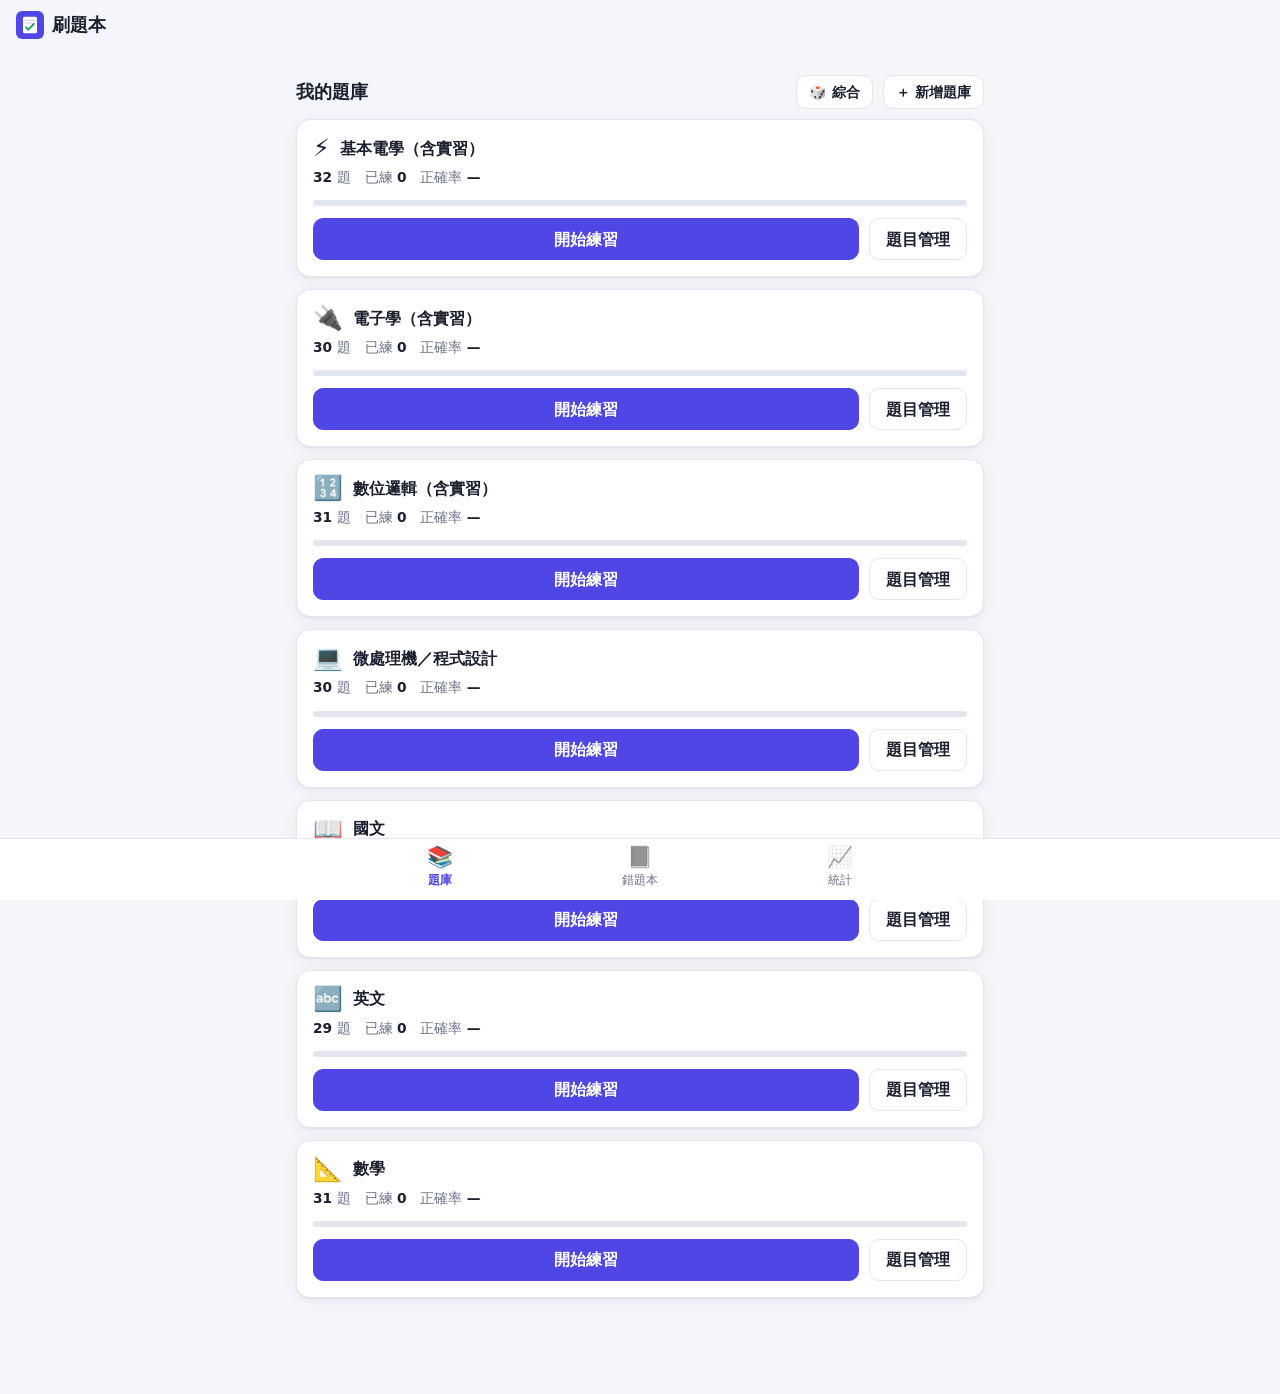
==== study/index.html @ 9be10fae "新增刷題本：高職電子科離線測驗題庫 App Co-Authored-By: Claude Opus 5.5 <noreply@anthropic.com>" ====
<!doctype html>
<html lang="zh-Hant">
<head>
  <meta charset="utf-8">
  <meta name="viewport" content="width=device-width, initial-scale=1, viewport-fit=cover">
  <meta name="theme-color" content="#4f46e5">
  <meta name="apple-mobile-web-app-capable" content="yes">
  <meta name="apple-mobile-web-app-title" content="刷題本">
  <title>刷題本｜測驗題庫</title>
  <link rel="manifest" href="manifest.webmanifest">
  <link rel="icon" href="icon.svg" type="image/svg+xml">
  <link rel="apple-touch-icon" href="icon.svg">
  <link rel="stylesheet" href="style.css">
</head>
<body>
  <header class="topbar">
    <button class="brand" data-nav="home" aria-label="回題庫">
      <img src="icon.svg" alt="" width="28" height="28">
      <span>刷題本</span>
    </button>
  </header>

  <main id="app" tabindex="-1"></main>

  <nav class="tabbar" aria-label="主選單">
    <button data-nav="home"><span class="ico">📚</span>題庫</button>
    <button data-nav="wrong"><span class="ico">📕</span>錯題本<b class="badge" id="wrongBadge" hidden></b></button>
    <button data-nav="stats"><span class="ico">📈</span>統計</button>
  </nav>

  <script src="banks.js"></script>
  <script src="app.js"></script>
</body>
</html>
---- study/style.css ----
:root {
  --bg: #f5f6fb;
  --card: #ffffff;
  --text: #1c1f2e;
  --muted: #6b7086;
  --line: #e3e5ef;
  --primary: #4f46e5;
  --primary-soft: #eceafe;
  --ok: #16a34a;
  --ok-soft: #e6f7ec;
  --bad: #dc2626;
  --bad-soft: #fdecec;
  --warn-soft: #fff6e0;
  --radius: 14px;
  --shadow: 0 1px 2px rgb(20 20 50 / 6%), 0 4px 16px rgb(20 20 50 / 5%);
  color-scheme: light dark;
}

@media (prefers-color-scheme: dark) {
  :root {
    --bg: #12131a;
    --card: #1d1f2a;
    --text: #e9eaf2;
    --muted: #9a9fb5;
    --line: #2d3040;
    --primary: #8b85ff;
    --primary-soft: #2a2850;
    --ok: #4ade80;
    --ok-soft: #173326;
    --bad: #f87171;
    --bad-soft: #3a1c1f;
    --warn-soft: #3a3016;
    --shadow: none;
  }
}

* { box-sizing: border-box; }

body {
  margin: 0;
  font-family: system-ui, -apple-system, "PingFang TC", "Noto Sans TC", "Microsoft JhengHei", sans-serif;
  background: var(--bg);
  color: var(--text);
  line-height: 1.6;
  -webkit-tap-highlight-color: transparent;
}

button, input, select, textarea { font: inherit; color: inherit; }
button { cursor: pointer; }

.topbar {
  position: sticky; top: 0; z-index: 5;
  display: flex; align-items: center; justify-content: space-between;
  padding: calc(env(safe-area-inset-top) + 10px) 16px 10px;
  background: color-mix(in srgb, var(--bg) 88%, transparent);
  backdrop-filter: blur(10px);
}
.brand {
  display: flex; align-items: center; gap: 8px;
  border: 0; background: none; padding: 0;
  font-weight: 700; font-size: 1.15rem;
}

main {
  max-width: 720px; margin: 0 auto;
  padding: 4px 16px calc(96px + env(safe-area-inset-bottom));
  outline: none;
}

.tabbar {
  position: fixed; left: 0; right: 0; bottom: 0; z-index: 5;
  display: flex; justify-content: center;
  background: var(--card);
  border-top: 1px solid var(--line);
  padding-bottom: env(safe-area-inset-bottom);
}
.tabbar button {
  position: relative;
  flex: 1; max-width: 200px;
  display: flex; flex-direction: column; align-items: center;
  gap: 2px; padding: 8px 0 10px;
  border: 0; background: none;
  font-size: .78rem; color: var(--muted);
}
.tabbar .ico { font-size: 1.3rem; line-height: 1; filter: grayscale(1); opacity: .7; }
.tabbar button.active { color: var(--primary); font-weight: 600; }
.tabbar button.active .ico { filter: none; opacity: 1; }
.badge {
  position: absolute; top: 4px; left: calc(50% + 8px);
  min-width: 18px; padding: 0 5px;
  border-radius: 9px; background: var(--bad); color: #fff;
  font-size: .68rem; line-height: 18px; font-weight: 700;
}
body.in-quiz .tabbar { display: none; }

h1, h2, h3 { line-height: 1.3; margin: 0; }
h1 { font-size: 1.5rem; }
h2 { font-size: 1.15rem; }
h3 { font-size: 1.02rem; }
.muted { color: var(--muted); }
.small { font-size: .85rem; }

.section-head {
  display: flex; align-items: center; justify-content: space-between; gap: 12px;
  margin: 22px 0 10px;
}

.card {
  background: var(--card);
  border: 1px solid var(--line);
  border-radius: var(--radius);
  box-shadow: var(--shadow);
  padding: 16px;
}
.stack > * + * { margin-top: 12px; }

.btn {
  display: inline-flex; align-items: center; justify-content: center; gap: 6px;
  min-height: 42px; padding: 0 16px;
  border-radius: 10px; border: 1px solid var(--line);
  background: var(--card); font-weight: 600;
  transition: transform .08s, background .15s;
}
.btn:active { transform: scale(.97); }
.btn.primary { background: var(--primary); border-color: var(--primary); color: #fff; }
.btn.danger { color: var(--bad); }
.btn.ghost { border-color: transparent; background: transparent; }
.btn.small { min-height: 34px; padding: 0 12px; font-size: .88rem; }
.btn.block { width: 100%; }
.btn:disabled { opacity: .45; cursor: not-allowed; }
.row { display: flex; gap: 10px; flex-wrap: wrap; align-items: center; }
.row.end { justify-content: flex-end; }
.row > .grow { flex: 1; }

.banner {
  display: block; width: 100%; text-align: left;
  margin-top: 12px; padding: 14px 16px;
  border: 1px solid color-mix(in srgb, var(--bad) 30%, transparent);
  border-radius: var(--radius);
  background: var(--bad-soft); color: var(--bad); font-weight: 600;
}

.bank-list { display: grid; gap: 12px; }
.bank-card .meta { display: flex; flex-wrap: wrap; gap: 6px 14px; margin: 6px 0 12px; font-size: .86rem; color: var(--muted); }
.bank-card .meta b { color: var(--text); }
.meter { height: 6px; border-radius: 3px; background: var(--line); overflow: hidden; margin-bottom: 12px; }
.meter > i { display: block; height: 100%; background: var(--primary); border-radius: 3px; }

.empty { text-align: center; padding: 36px 16px; color: var(--muted); }
.empty .big { font-size: 2.4rem; }

/* 設定 */
.field { display: grid; gap: 6px; }
.field > label, .field > .label { font-weight: 600; font-size: .92rem; }
.seg { display: flex; flex-wrap: wrap; gap: 8px; }
.seg label {
  display: flex; align-items: center; gap: 6px;
  padding: 8px 12px; border: 1px solid var(--line); border-radius: 10px;
  background: var(--card); font-size: .92rem; cursor: pointer;
}
.seg input { accent-color: var(--primary); }
.seg label:has(input:checked) { border-color: var(--primary); background: var(--primary-soft); }
.seg label:has(input:disabled) { opacity: .45; cursor: not-allowed; }
.check { display: flex; align-items: center; gap: 8px; font-size: .95rem; }
.check input { width: 18px; height: 18px; accent-color: var(--primary); }

input[type="text"], select, textarea {
  width: 100%; padding: 10px 12px;
  border: 1px solid var(--line); border-radius: 10px;
  background: var(--bg);
}
textarea {
  min-height: 46vh; resize: vertical;
  font-family: ui-monospace, "Cascadia Mono", Consolas, "Noto Sans Mono CJK TC", monospace;
  font-size: .9rem; line-height: 1.55;
}
input:focus, select:focus, textarea:focus { outline: 2px solid var(--primary); outline-offset: -1px; }

.parse-ok { color: var(--ok); font-weight: 600; }
.parse-err { color: var(--bad); }
.parse-err ul { margin: 4px 0 0; padding-left: 20px; }

details.help { border: 1px dashed var(--line); border-radius: 10px; padding: 10px 14px; }
details.help summary { cursor: pointer; font-weight: 600; }
details.help pre {
  margin: 8px 0 0; padding: 10px; border-radius: 8px; background: var(--bg);
  overflow-x: auto; font-size: .85rem;
}

/* 測驗 */
.quiz-head { display: flex; align-items: center; gap: 12px; margin: 6px 0 14px; }
.progress { flex: 1; height: 8px; border-radius: 4px; background: var(--line); overflow: hidden; }
.progress > i { display: block; height: 100%; background: var(--primary); transition: width .25s; }
.tag {
  display: inline-block; padding: 2px 10px; border-radius: 999px;
  background: var(--primary-soft); color: var(--primary);
  font-size: .78rem; font-weight: 600;
}
.question { font-size: 1.2rem; font-weight: 600; margin: 10px 0 18px; white-space: pre-wrap; word-break: break-word; }
.options { display: grid; gap: 10px; }
.options.tf { grid-template-columns: 1fr 1fr; }
.opt {
  display: flex; align-items: flex-start; gap: 12px; text-align: left;
  width: 100%; padding: 14px 16px;
  border: 2px solid var(--line); border-radius: 12px; background: var(--card);
  font-size: 1rem; transition: border-color .15s, background .15s;
}
.opt:not(:disabled):hover { border-color: var(--primary); }
.opt .key {
  flex: none; display: grid; place-items: center;
  width: 28px; height: 28px; border-radius: 8px;
  background: var(--bg); font-weight: 700; font-size: .88rem;
}
.options.tf .opt { justify-content: center; align-items: center; font-size: 1.15rem; font-weight: 700; padding: 22px 12px; }
.opt:disabled { cursor: default; }
.opt.correct { border-color: var(--ok); background: var(--ok-soft); }
.opt.correct .key { background: var(--ok); color: #fff; }
.opt.wrong { border-color: var(--bad); background: var(--bad-soft); }
.opt.wrong .key { background: var(--bad); color: #fff; }
.opt.dim { opacity: .55; }

.feedback { margin-top: 16px; padding: 14px 16px; border-radius: 12px; animation: pop .2s ease-out; }
.feedback.ok { background: var(--ok-soft); }
.feedback.bad { background: var(--bad-soft); }
.feedback .title { font-weight: 700; font-size: 1.05rem; }
.feedback.ok .title { color: var(--ok); }
.feedback.bad .title { color: var(--bad); }
.feedback .explain { margin-top: 6px; white-space: pre-wrap; }
@keyframes pop { from { transform: translateY(6px); opacity: 0; } }

.next-bar { position: sticky; bottom: calc(12px + env(safe-area-inset-bottom)); margin-top: 16px; }
.kbd-hint { margin-top: 10px; text-align: center; font-size: .78rem; color: var(--muted); }
@media (hover: none) { .kbd-hint { display: none; } }

/* 結果 */
.score {
  display: grid; place-items: center; margin: 10px auto 6px;
  width: 150px; height: 150px; border-radius: 50%;
  background: conic-gradient(var(--primary) calc(var(--p) * 1%), var(--line) 0);
}
.score > div {
  display: grid; place-items: center; width: 122px; height: 122px; border-radius: 50%;
  background: var(--card); text-align: center;
}
.score strong { font-size: 2.1rem; line-height: 1; }
.center { text-align: center; }

/* 錯題/統計清單 */
.qitem + .qitem { border-top: 1px solid var(--line); padding-top: 12px; }
.qitem .q { font-weight: 600; white-space: pre-wrap; word-break: break-word; }
.qitem .ans { margin-top: 4px; color: var(--ok); font-weight: 600; }
.qitem .yours { color: var(--bad); }
.qitem .explain { margin-top: 4px; font-size: .9rem; color: var(--muted); white-space: pre-wrap; }
.qitem .foot { display: flex; align-items: center; justify-content: space-between; gap: 8px; margin-top: 6px; font-size: .8rem; color: var(--muted); }

.stat-grid { display: grid; grid-template-columns: repeat(2, 1fr); gap: 10px; }
@media (min-width: 560px) { .stat-grid { grid-template-columns: repeat(4, 1fr); } }
.stat { padding: 14px; }
.stat .v { font-size: 1.5rem; font-weight: 700; }
.stat .k { font-size: .8rem; color: var(--muted); }

.bar-row { display: grid; grid-template-columns: minmax(90px, 30%) 1fr 48px; align-items: center; gap: 10px; font-size: .9rem; }
.bar-row + .bar-row { margin-top: 10px; }
.bar-row .name { overflow: hidden; text-overflow: ellipsis; white-space: nowrap; }
.bar-row .pct { text-align: right; font-variant-numeric: tabular-nums; }

.hist { width: 100%; border-collapse: collapse; font-size: .88rem; }
.hist td { padding: 8px 4px; border-top: 1px solid var(--line); }
.hist td:last-child { text-align: right; font-variant-numeric: tabular-nums; font-weight: 600; }

.toast {
  position: fixed; left: 50%; bottom: calc(84px + env(safe-area-inset-bottom)); z-index: 20;
  transform: translateX(-50%);
  padding: 10px 18px; border-radius: 999px;
  background: var(--text); color: var(--bg); font-size: .9rem;
  animation: pop .2s ease-out;
}

/* 補充元件 */
.banner.resume {
  border-color: color-mix(in srgb, var(--primary) 30%, transparent);
  background: var(--primary-soft); color: var(--primary);
}
.bad { color: var(--bad); }
.bad b { color: inherit; }
.bank-ico { font-size: 1.5rem; line-height: 1; }
.chips { display: flex; flex-wrap: wrap; gap: 8px; }
.chip {
  padding: 8px 12px; border-radius: 999px;
  border: 1px solid var(--line); background: var(--card);
  font-size: .9rem;
}
.chip:active { background: var(--primary-soft); }
.ch-head { font-size: .9rem; color: var(--primary); padding-top: 4px; }
.opt.selected { border-color: var(--primary); background: var(--primary-soft); }
.opt.selected .key { background: var(--primary); color: #fff; }
textarea.short { min-height: 84px; font-family: inherit; font-size: 1rem; }
.opt-edit { display: flex; align-items: center; gap: 8px; }
.opt-edit input[type="text"] { flex: 1; }
.opt-edit input[type="radio"], .opt-edit input[type="checkbox"] { width: 20px; height: 20px; accent-color: var(--ok); flex: none; }
.opt-edit .key {
  flex: none; display: grid; place-items: center;
  width: 26px; height: 26px; border-radius: 7px;
  background: var(--bg); font-weight: 700; font-size: .85rem;
}
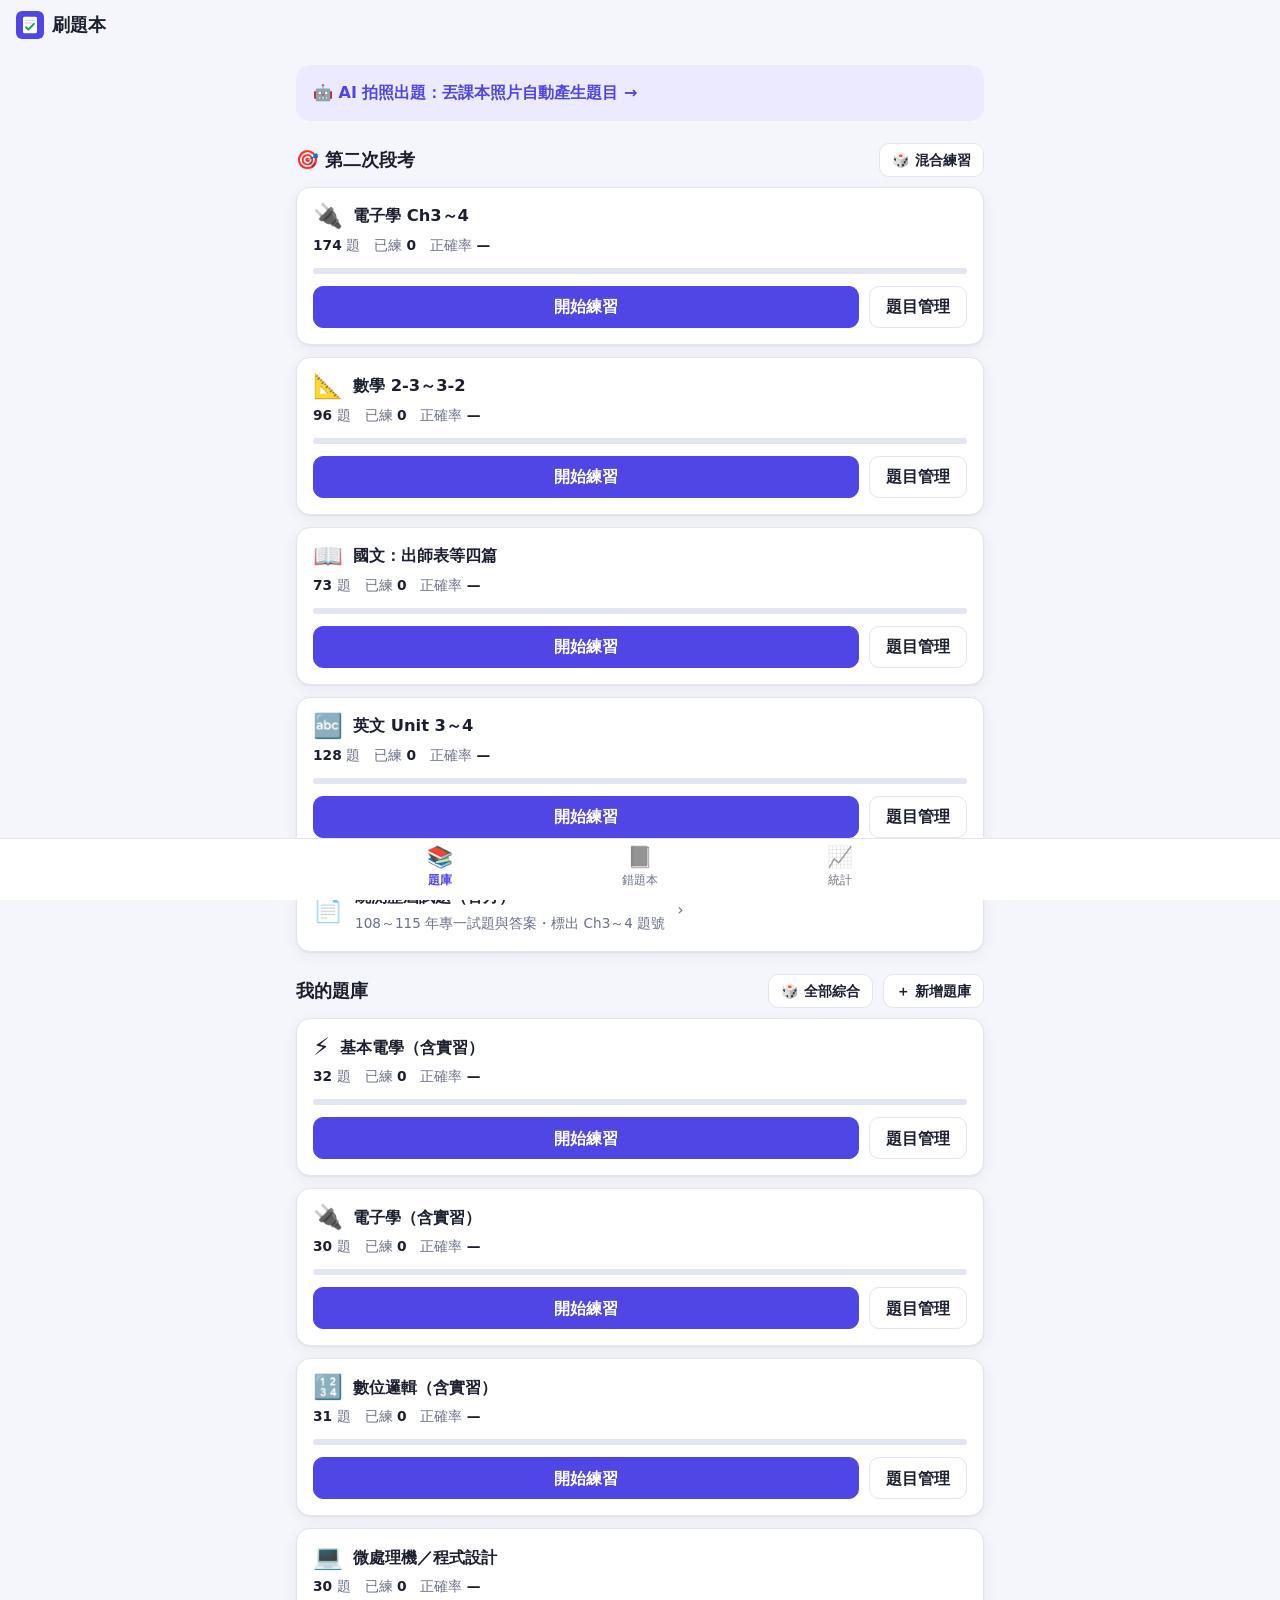
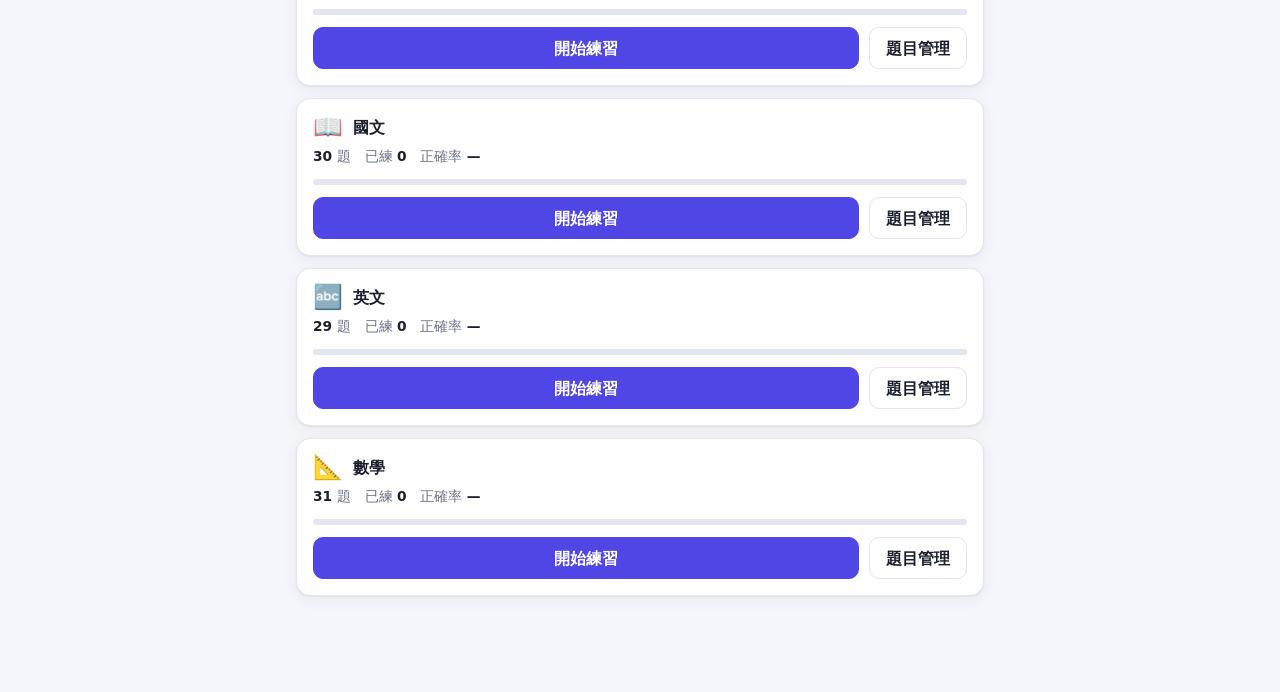
==== commit 2b77c047: "study: AI 拍照出題（分批平行產生）、英文 Unit 3 題庫 128 題 Co-Authored-By: Claude Opus 5.5 <noreply@anthropic.com>" ====
--- a/study/index.html
+++ b/study/index.html
@@ -30,5 +30,6 @@
 
   <script src="banks.js"></script>
   <script src="app.js"></script>
+  <script src="./ai.js"></script>
 </body>
 </html>
--- a/study/style.css
+++ b/study/style.css
@@ -196,7 +196,7 @@
   background: var(--primary-soft); color: var(--primary);
   font-size: .78rem; font-weight: 600;
 }
-.question { font-size: 1.2rem; font-weight: 600; margin: 10px 0 18px; white-space: pre-wrap; word-break: break-word; }
+.question { font-size: 1.2rem; font-weight: 600; margin: 10px 0 12px; white-space: pre-wrap; word-break: break-word; }
 .options { display: grid; gap: 10px; }
 .options.tf { grid-template-columns: 1fr 1fr; }
 .opt {
@@ -303,3 +303,88 @@
   width: 26px; height: 26px; border-radius: 7px;
   background: var(--bg); font-weight: 700; font-size: .85rem;
 }
+
+/* 計算白板 */
+.board-row { margin: 4px 0 8px; }
+.board {
+  margin-top: 6px;
+  border: 1px solid var(--line); border-radius: 12px;
+  background: var(--card); overflow: hidden;
+}
+.board-bar {
+  display: flex; flex-wrap: wrap; align-items: center; gap: 6px;
+  padding: 6px 8px; border-bottom: 1px solid var(--line);
+}
+.board-bar button {
+  display: inline-flex; align-items: center; justify-content: center;
+  min-width: 34px; height: 32px; padding: 0 8px;
+  border: 1px solid var(--line); border-radius: 8px;
+  background: var(--bg); font-size: .82rem;
+}
+.board-bar button.active { border-color: var(--primary); background: var(--primary-soft); color: var(--primary); }
+.board-bar .dot { display: block; width: 16px; height: 16px; border-radius: 50%; }
+.board-bar .grow { flex: 1; }
+.board canvas {
+  display: block; width: 100%; height: 300px;
+  touch-action: none; cursor: crosshair;
+  background-image:
+    linear-gradient(var(--line) 1px, transparent 1px),
+    linear-gradient(90deg, var(--line) 1px, transparent 1px);
+  background-size: 24px 24px;
+  background-position: -1px -1px;
+}
+.board.tall canvas { height: 62vh; }
+
+/* 統測歷屆試題 */
+.past-link {
+  display: flex; align-items: center; gap: 12px; width: 100%;
+  text-align: left; cursor: pointer; font: inherit; color: inherit;
+}
+.past-card { margin-top: 10px; }
+.past-card h3 { font-size: 1.05rem; }
+.past-row { display: flex; flex-wrap: wrap; align-items: center; gap: 6px; margin-top: 8px; font-size: .88rem; }
+.pq {
+  display: inline-block; padding: 2px 8px; border-radius: 999px;
+  background: var(--primary-soft); color: var(--primary); font-variant-numeric: tabular-nums;
+}
+.pq b { margin-left: 2px; }
+a.btn { text-decoration: none; color: inherit; }
+
+/* Markdown */
+.md p { margin: 0 0 .5em; }
+.md p:last-child { margin-bottom: 0; }
+.explain.md > p:first-of-type { display: inline; }
+.explain.md > p:first-of-type + * { margin-top: .5em; }
+.md ul, .md ol { margin: .3em 0 .5em; padding-left: 1.4em; }
+.md li { margin: .15em 0; }
+.md strong { font-weight: 700; }
+.question.md strong { font-weight: 800; }
+.md code { font-family: ui-monospace, Consolas, monospace; font-size: .92em; background: rgba(127,127,127,.15); padding: .05em .35em; border-radius: 4px; }
+.md mark { background: #ffe58a; color: #222; padding: 0 .15em; border-radius: 3px; }
+.md del { opacity: .65; }
+.md blockquote { margin: .4em 0; padding: .3em .7em; border-left: 3px solid var(--primary); background: rgba(127,127,127,.08); border-radius: 0 6px 6px 0; }
+.md hr { border: 0; border-top: 1px solid rgba(127,127,127,.3); margin: .6em 0; }
+.md a { color: var(--primary); }
+.md img.md-img { max-width: 100%; border-radius: 8px; display: block; margin: .4em 0; }
+.md-table { overflow-x: auto; margin: .4em 0 .6em; }
+.md table { border-collapse: collapse; font-size: .92em; }
+.md th, .md td { border: 1px solid rgba(127,127,127,.35); padding: .3em .6em; text-align: center; }
+.md th { background: rgba(127,127,127,.12); }
+
+/* AI 拍照出題 */
+.ai-banner { background: var(--primary-soft); color: var(--primary); border-color: transparent; }
+.check { display: flex; align-items: center; gap: 8px; font-size: .95rem; }
+.check input { width: 18px; height: 18px; }
+.ai-nums { display: grid; grid-template-columns: repeat(3, 1fr); gap: 8px; }
+.ai-nums input { width: 100%; min-height: 40px; padding: 0 8px; border: 1px solid var(--line, rgba(127,127,127,.3)); border-radius: 10px; background: var(--card, transparent); color: inherit; font-size: 1rem; }
+.ai-pick { cursor: pointer; }
+.ai-thumbs { display: grid; grid-template-columns: repeat(auto-fill, minmax(72px, 1fr)); gap: 6px; }
+.ai-thumb { position: relative; aspect-ratio: 3/4; border-radius: 8px; overflow: hidden; background: rgba(127,127,127,.12); }
+.ai-thumb img { width: 100%; height: 100%; object-fit: cover; display: block; }
+.ai-thumb span { position: absolute; left: 4px; bottom: 4px; background: rgba(0,0,0,.6); color: #fff; font-size: .75rem; padding: 0 6px; border-radius: 8px; }
+.ai-thumb button { position: absolute; top: 3px; right: 3px; width: 24px; height: 24px; border-radius: 50%; border: 0; background: rgba(0,0,0,.6); color: #fff; font-size: .8rem; cursor: pointer; }
+.ai-sum { font-size: .95rem; }
+.ai-batches { display: grid; gap: 6px; }
+.ai-batch { display: flex; gap: 10px; align-items: flex-start; padding: 8px 10px; border-radius: 10px; background: rgba(127,127,127,.08); font-size: .92rem; }
+.ai-batch.run { background: var(--primary-soft); }
+#aiText { min-height: 260px; }
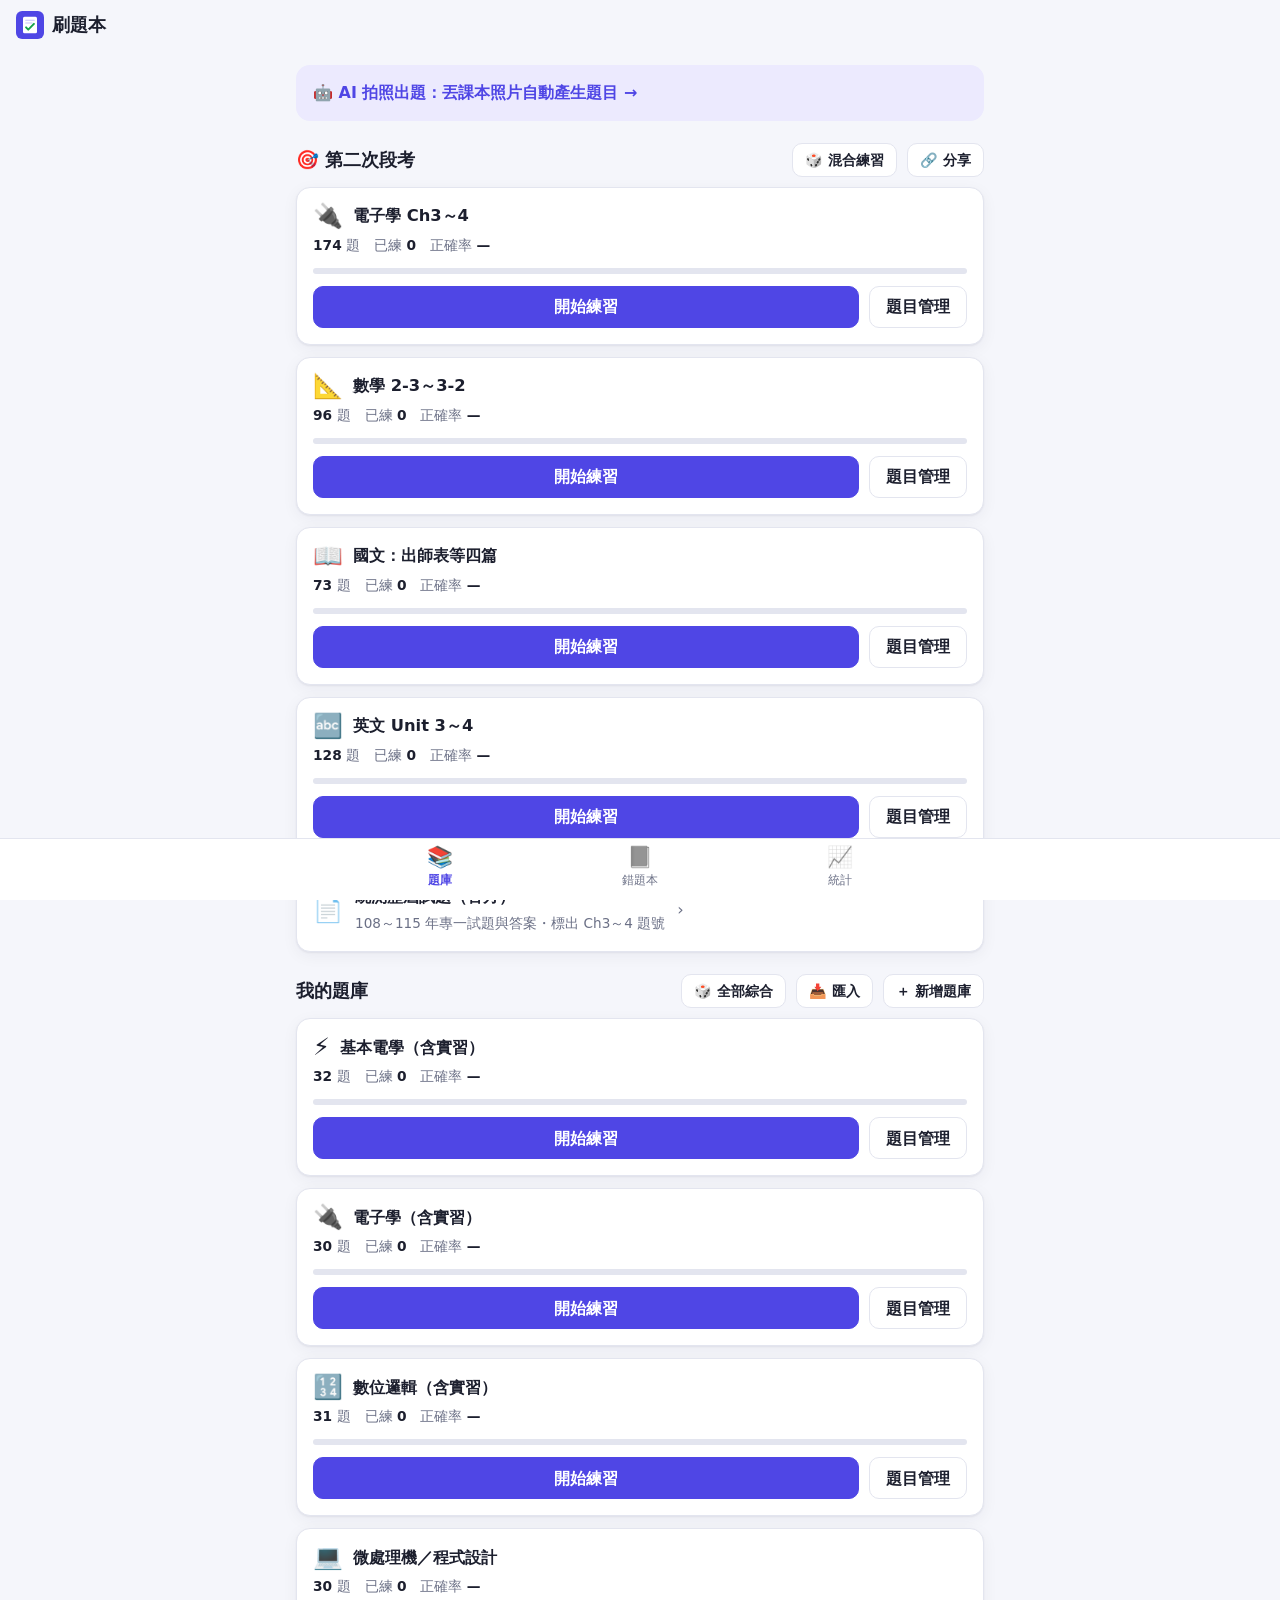
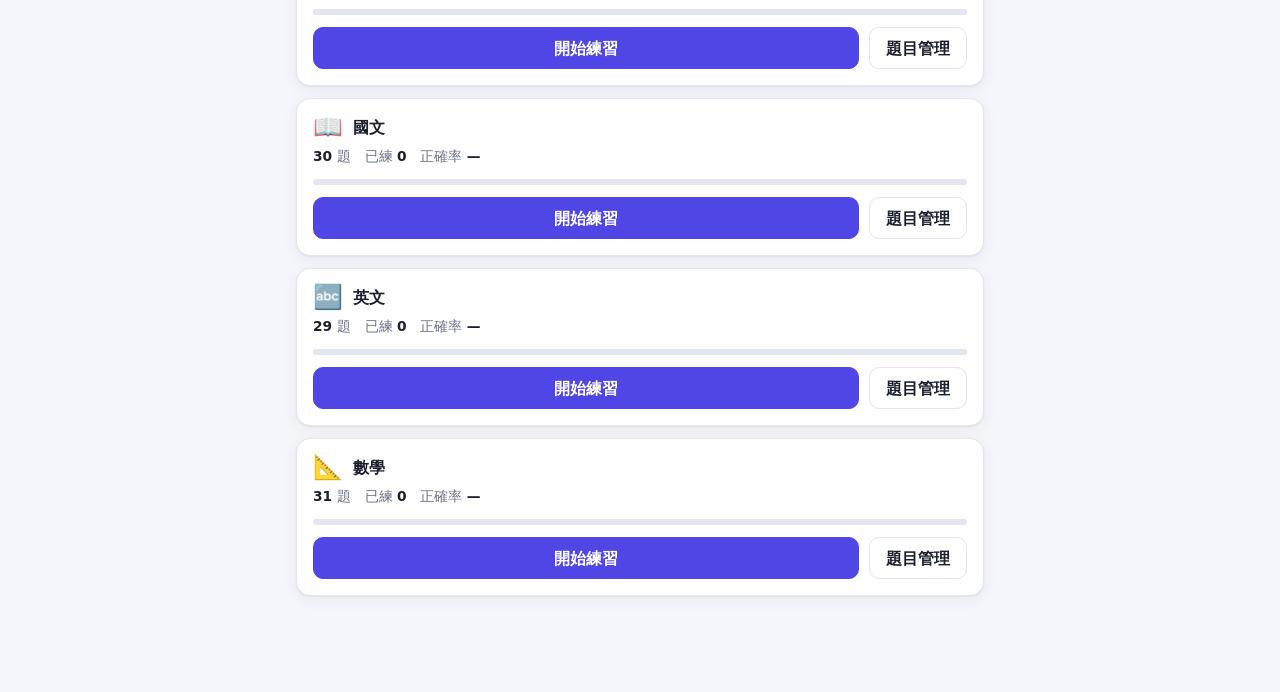
==== commit ee5c89d1: "study: 分享題庫連結、匯入題庫 Co-Authored-By: Claude Opus 5.5 <noreply@anthropic.com>" ====
--- a/study/index.html
+++ b/study/index.html
@@ -20,6 +20,7 @@
     </button>
   </header>
 
+  <input type="file" id="importFile" accept=".txt,.md,.json,text/plain" multiple hidden>
   <main id="app" tabindex="-1"></main>
 
   <nav class="tabbar" aria-label="主選單">
@@ -31,5 +32,6 @@
   <script src="banks.js"></script>
   <script src="app.js"></script>
   <script src="./ai.js"></script>
+  <script src="./share.js"></script>
 </body>
 </html>
